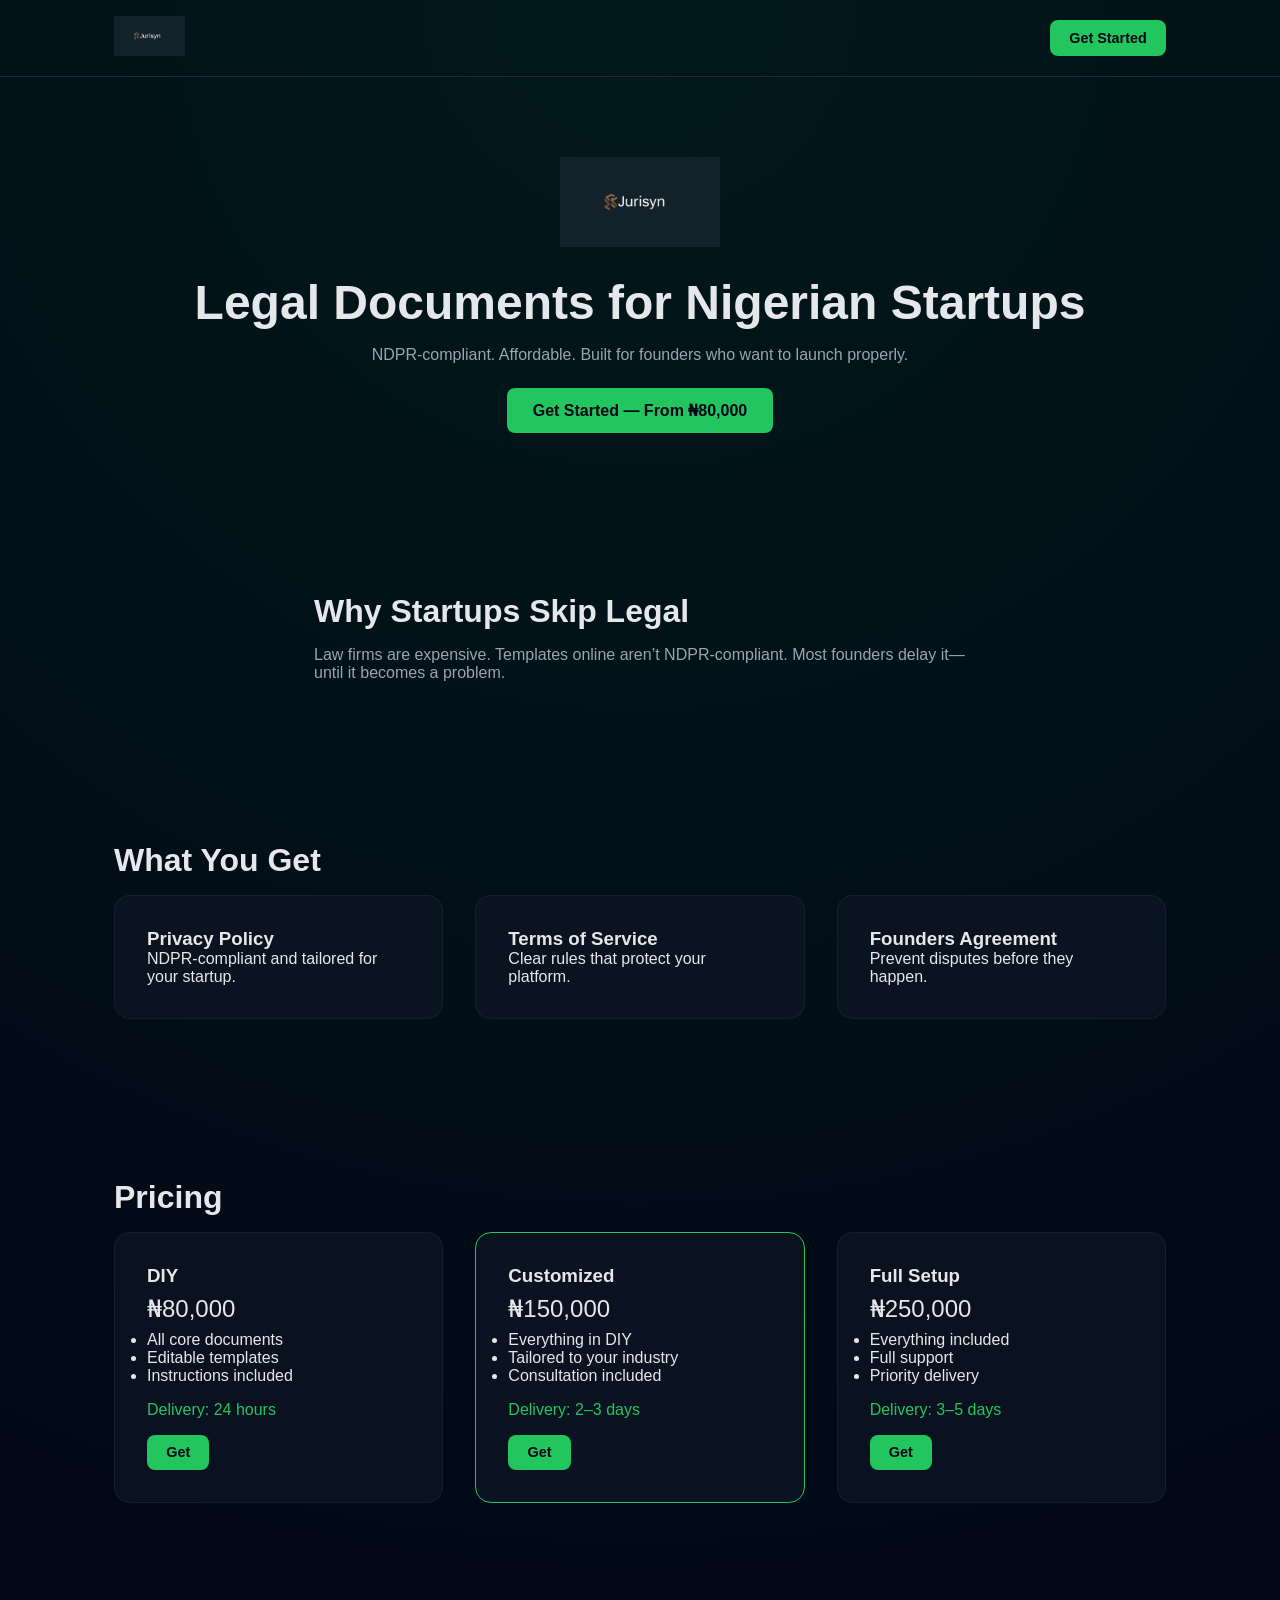
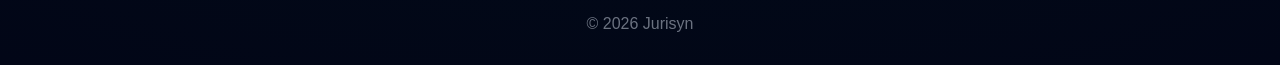
==== index.html @ a6c7735e "Rename Jurisyn.html to index.html" ====
<!DOCTYPE html>
<html lang="en">
<head>
<meta charset="UTF-8">
<meta name="viewport" content="width=device-width, initial-scale=1.0">
<title>Jurisyn</title>
<link rel="stylesheet" href="Jurisyn.css">
</head>

<body>

<!-- NAV -->
<header class="nav">
    <div class="container nav-inner">

        <div class="logo">
            <img src="logo.jpg" alt="Jurisyn Logo">
        </div>

        <a href="https://paystack.shop/pay/Jurisyn" class="cta-button small" target="_blank">
            Get Started
        </a>

    </div>
</header>

<!-- HERO -->
<section class="hero section">
    <div class="container hero-inner">

        <img src="logo.jpg" alt="Jurisyn Logo" class="hero-logo">

        <h1>Legal Documents for Nigerian Startups</h1>
        <p>NDPR-compliant. Affordable. Built for founders who want to launch properly.</p>

        <a href="https://paystack.shop/pay/Jurisyn" class="cta-button" target="_blank">
            Get Started — From ₦80,000
        </a>

    </div>
</section>

<!-- PROBLEM -->
<section class="section">
    <div class="container narrow">
        <h2>Why Startups Skip Legal</h2>
        <p class="sub">
            Law firms are expensive. Templates online aren’t NDPR-compliant.
            Most founders delay it—until it becomes a problem.
        </p>
    </div>
</section>

<!-- SERVICES -->
<section class="section">
    <div class="container">
        <h2>What You Get</h2>

        <div class="grid-3">

            <div class="card">
                <h3>Privacy Policy</h3>
                <p>NDPR-compliant and tailored for your startup.</p>
            </div>

            <div class="card">
                <h3>Terms of Service</h3>
                <p>Clear rules that protect your platform.</p>
            </div>

            <div class="card">
                <h3>Founders Agreement</h3>
                <p>Prevent disputes before they happen.</p>
            </div>

        </div>
    </div>
</section>

<!-- PRICING -->
<section class="section">
    <div class="container">
        <h2>Pricing</h2>

        <div class="grid-3">

            <div class="card">
                <h3>DIY</h3>
                <p class="price">₦80,000</p>
                <ul>
                    <li>All core documents</li>
                    <li>Editable templates</li>
                    <li>Instructions included</li>
                </ul>
                <p class="delivery">Delivery: 24 hours</p>
                <a href="https://paystack.com/buy/jurisyn-legal-kit--diy-ggnfmy" class="cta-button small" target="_blank">
                    Get
                </a>
            </div>

            <div class="card featured">
                <h3>Customized</h3>
                <p class="price">₦150,000</p>
                <ul>
                    <li>Everything in DIY</li>
                    <li>Tailored to your industry</li>
                    <li>Consultation included</li>
                </ul>
                <p class="delivery">Delivery: 2–3 days</p>
                <a href="https://paystack.com/buy/jurisyn-legal-kit--customized-lkuqgi" class="cta-button small" target="_blank">
                    Get
                </a>
            </div>

            <div class="card">
                <h3>Full Setup</h3>
                <p class="price">₦250,000</p>
                <ul>
                    <li>Everything included</li>
                    <li>Full support</li>
                    <li>Priority delivery</li>
                </ul>
                <p class="delivery">Delivery: 3–5 days</p>
                <a href="https://paystack.com/buy/jurisyn-legal-kit--full-setup-xzqgli" class="cta-button small" target="_blank">
                    Get
                </a>
            </div>

        </div>
    </div>
</section>

<!-- FOOTER -->
<footer class="footer">
    <p>© 2026 Jurisyn</p>
</footer>

</body>
</html>
---- Jurisyn.css ----
* * {
    margin: 0;
    padding: 0;
    box-sizing: border-box;
}

body {
    font-family: Arial, sans-serif;
    background: radial-gradient(circle at top, #01191a, #020617);
    color: #e5e7eb;
}

/* LAYOUT */
.container {
    max-width: 1100px;
    margin: auto;
    padding: 0 1.5rem;
}

.narrow {
    max-width: 700px;
    margin: auto;
}

.section {
    padding: 5rem 0;
}

/* NAV */
.nav {
    border-bottom: 1px solid #1f2937;
    padding: 1rem 0;
}

.nav-inner {
    display: flex;
    justify-content: space-between;
    align-items: center;
}

.hero-logo {
    height: 90px;
    margin-bottom: 1.5rem;
}

/* HERO */
.hero {
    text-align: center;
}

.hero h1 {
    font-size: 3rem;
    margin-bottom: 1rem;
}

.hero p {
    color: #9ca3af;
    margin-bottom: 1.5rem;
}

/* TEXT */
h2 {
    font-size: 2rem;
    margin-bottom: 1rem;
}

.logo img {
    height: 40px;
    width: auto;
}

.sub {
    color: #9ca3af;
}

/* GRID */
.grid-3 {
    display: grid;
    grid-template-columns: repeat(3, 1fr);
    gap: 2rem;
}

/* CARD */
.card {
    background: rgba(17, 24, 39, 0.6);
    padding: 2rem;
    border-radius: 16px;
    border: 1px solid rgba(255,255,255,0.05);
    transition: 0.3s;
}

.card:hover {
    transform: translateY(-5px);
}

.featured {
    border: 1px solid #22c55e;
}

/* PRICING */
.price {
    font-size: 1.5rem;
    margin: 0.5rem 0;
}

.delivery {
    color: #22c55e;
    margin: 1rem 0;
}

/* BUTTON */
.cta-button {
    display: inline-block;
    padding: 0.8rem 1.6rem;
    background: #22c55e;
    color: #020617;
    text-decoration: none;
    border-radius: 8px;
    font-weight: 600;
}

.cta-button.small {
    padding: 0.6rem 1.2rem;
    font-size: 0.9rem;
}

/* FOOTER */
.footer {
    text-align: center;
    padding: 2rem;
    color: #6b7280;
}

/* MOBILE */
@media (max-width: 900px) {
    .grid-3 {
        grid-template-columns: 1fr;
    }

    .hero h1 {
        font-size: 2rem;
    }
}
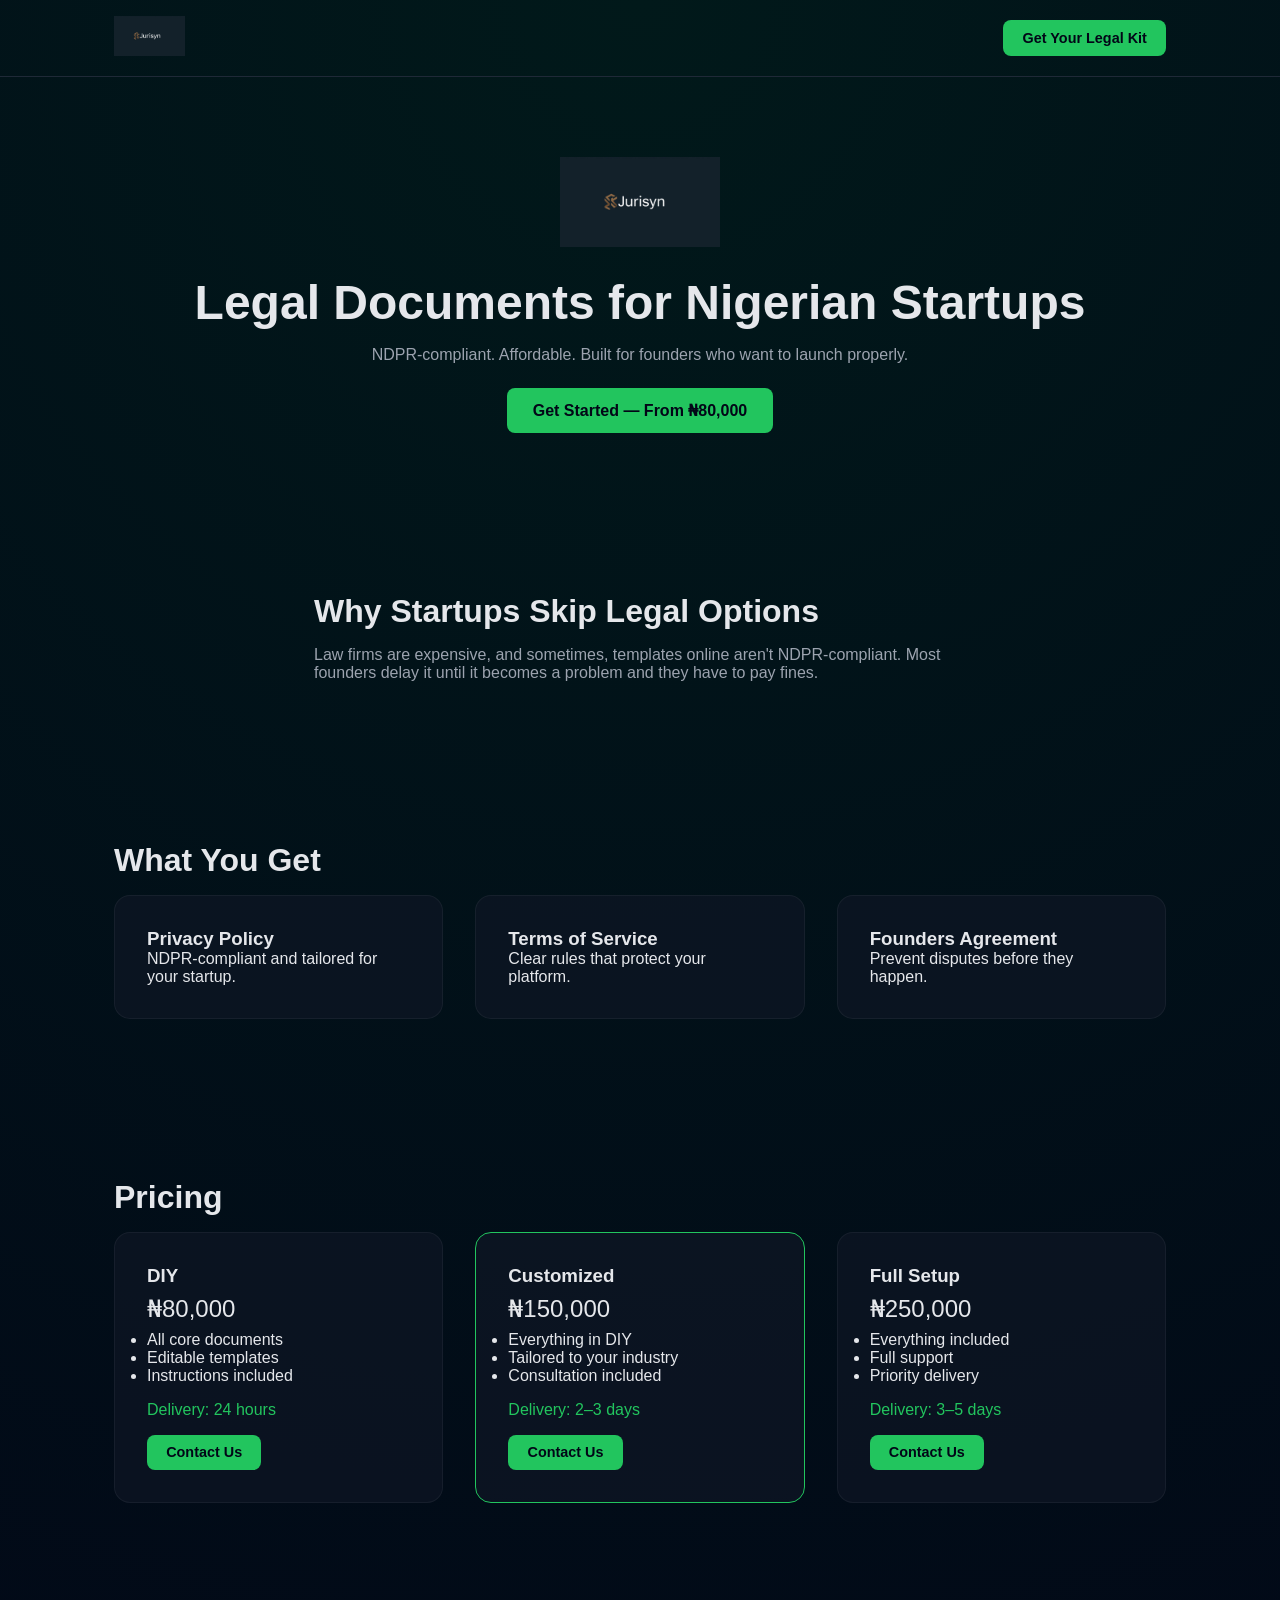
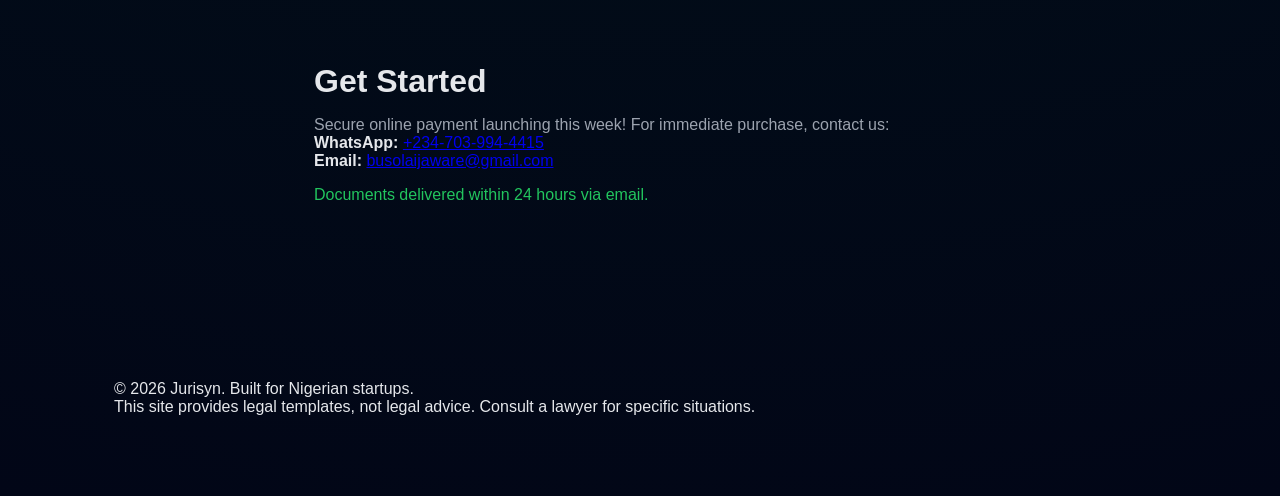
==== commit c3869768: "Disable Paystack links and add contact section Updated the index.html file to disable Paystack links" ====
--- a/index.html
+++ b/index.html
@@ -6,47 +6,42 @@
 <title>Jurisyn</title>
 <link rel="stylesheet" href="Jurisyn.css">
 </head>
-
 <body>
-
 <!-- NAV -->
 <header class="nav">
     <div class="container nav-inner">
-
         <div class="logo">
             <img src="logo.jpg" alt="Jurisyn Logo">
         </div>
-
-        <a href="https://paystack.shop/pay/Jurisyn" class="cta-button small" target="_blank">
+        <!-- Paystack link temporarily disabled -->
+        <!--<a href="https://paystack.shop/pay/Jurisyn" class="cta-button small" target="_blank">
             Get Started
-        </a>
-
+        </a>-->
+        <a href="#contact" class="cta-button small">Get Your Legal Kit</a>
     </div>
 </header>
 
 <!-- HERO -->
 <section class="hero section">
     <div class="container hero-inner">
-
         <img src="logo.jpg" alt="Jurisyn Logo" class="hero-logo">
-
         <h1>Legal Documents for Nigerian Startups</h1>
         <p>NDPR-compliant. Affordable. Built for founders who want to launch properly.</p>
-
-        <a href="https://paystack.shop/pay/Jurisyn" class="cta-button" target="_blank">
+        <!-- Paystack link temporarily disabled -->
+        <!--<a href="https://paystack.shop/pay/Jurisyn" class="cta-button" target="_blank">
             Get Started — From ₦80,000
-        </a>
-
+        </a>-->
+        <a href="#contact" class="cta-button">Get Started — From ₦80,000</a>
     </div>
 </section>
 
 <!-- PROBLEM -->
 <section class="section">
     <div class="container narrow">
-        <h2>Why Startups Skip Legal</h2>
+        <h2>Why Startups Skip Legal Options</h2>
         <p class="sub">
-            Law firms are expensive. Templates online aren’t NDPR-compliant.
-            Most founders delay it—until it becomes a problem.
+            Law firms are expensive, and sometimes, templates online aren't NDPR-compliant.
+            Most founders delay it until it becomes a problem and they have to pay fines.
         </p>
     </div>
 </section>
@@ -55,24 +50,19 @@
 <section class="section">
     <div class="container">
         <h2>What You Get</h2>
-
         <div class="grid-3">
-
             <div class="card">
                 <h3>Privacy Policy</h3>
                 <p>NDPR-compliant and tailored for your startup.</p>
             </div>
-
             <div class="card">
                 <h3>Terms of Service</h3>
                 <p>Clear rules that protect your platform.</p>
             </div>
-
             <div class="card">
                 <h3>Founders Agreement</h3>
                 <p>Prevent disputes before they happen.</p>
             </div>
-
         </div>
     </div>
 </section>
@@ -81,9 +71,7 @@
 <section class="section">
     <div class="container">
         <h2>Pricing</h2>
-
         <div class="grid-3">
-
             <div class="card">
                 <h3>DIY</h3>
                 <p class="price">₦80,000</p>
@@ -93,11 +81,12 @@
                     <li>Instructions included</li>
                 </ul>
                 <p class="delivery">Delivery: 24 hours</p>
-                <a href="https://paystack.com/buy/jurisyn-legal-kit--diy-ggnfmy" class="cta-button small" target="_blank">
+                <!-- Paystack link temporarily disabled -->
+                <!--<a href="https://paystack.com/buy/jurisyn-legal-kit--diy-ggnfmy" class="cta-button small" target="_blank">
                     Get
-                </a>
+                </a>-->
+                <a href="#contact" class="cta-button small">Contact Us</a>
             </div>
-
             <div class="card featured">
                 <h3>Customized</h3>
                 <p class="price">₦150,000</p>
@@ -107,11 +96,12 @@
                     <li>Consultation included</li>
                 </ul>
                 <p class="delivery">Delivery: 2–3 days</p>
-                <a href="https://paystack.com/buy/jurisyn-legal-kit--customized-lkuqgi" class="cta-button small" target="_blank">
+                <!-- Paystack link temporarily disabled -->
+                <!--<a href="https://paystack.com/buy/jurisyn-legal-kit--customized-lkuqgi" class="cta-button small" target="_blank">
                     Get
-                </a>
+                </a>-->
+                <a href="#contact" class="cta-button small">Contact Us</a>
             </div>
-
             <div class="card">
                 <h3>Full Setup</h3>
                 <p class="price">₦250,000</p>
@@ -121,18 +111,33 @@
                     <li>Priority delivery</li>
                 </ul>
                 <p class="delivery">Delivery: 3–5 days</p>
-                <a href="https://paystack.com/buy/jurisyn-legal-kit--full-setup-xzqgli" class="cta-button small" target="_blank">
+                <!-- Paystack link temporarily disabled -->
+                <!--<a href="https://paystack.com/buy/jurisyn-legal-kit--full-setup-xzqgli" class="cta-button small" target="_blank">
                     Get
-                </a>
+                </a>-->
+                <a href="#contact" class="cta-button small">Contact Us</a>
             </div>
-
         </div>
     </div>
 </section>
 
+<!-- CONTACT SECTION -->
+<section class="section" id="contact">
+    <div class="container narrow">
+        <h2>Get Started</h2>
+        <p class="sub">Secure online payment launching this week! For immediate purchase, contact us:</p>
+        <p><strong>WhatsApp:</strong> <a href="https://wa.me/=2347039944415" target="_blank">+234-703-994-4415</a></p>
+        <p><strong>Email:</strong> <a href="mailto:busolaijaware@gmail.com.com">busolaijaware@gmail.com</a></p>
+        <p class="delivery">Documents delivered within 24 hours via email.</p>
+    </div>
+</section>
+
 <!-- FOOTER -->
-<footer class="footer">
-    <p>© 2026 Jurisyn</p>
+<footer class="section">
+    <div class="container">
+        <p>&copy; 2026 Jurisyn. Built for Nigerian startups.</p>
+        <p >This site provides legal templates, not legal advice. Consult a lawyer for specific situations.</p>
+    </div>
 </footer>
 
 </body>
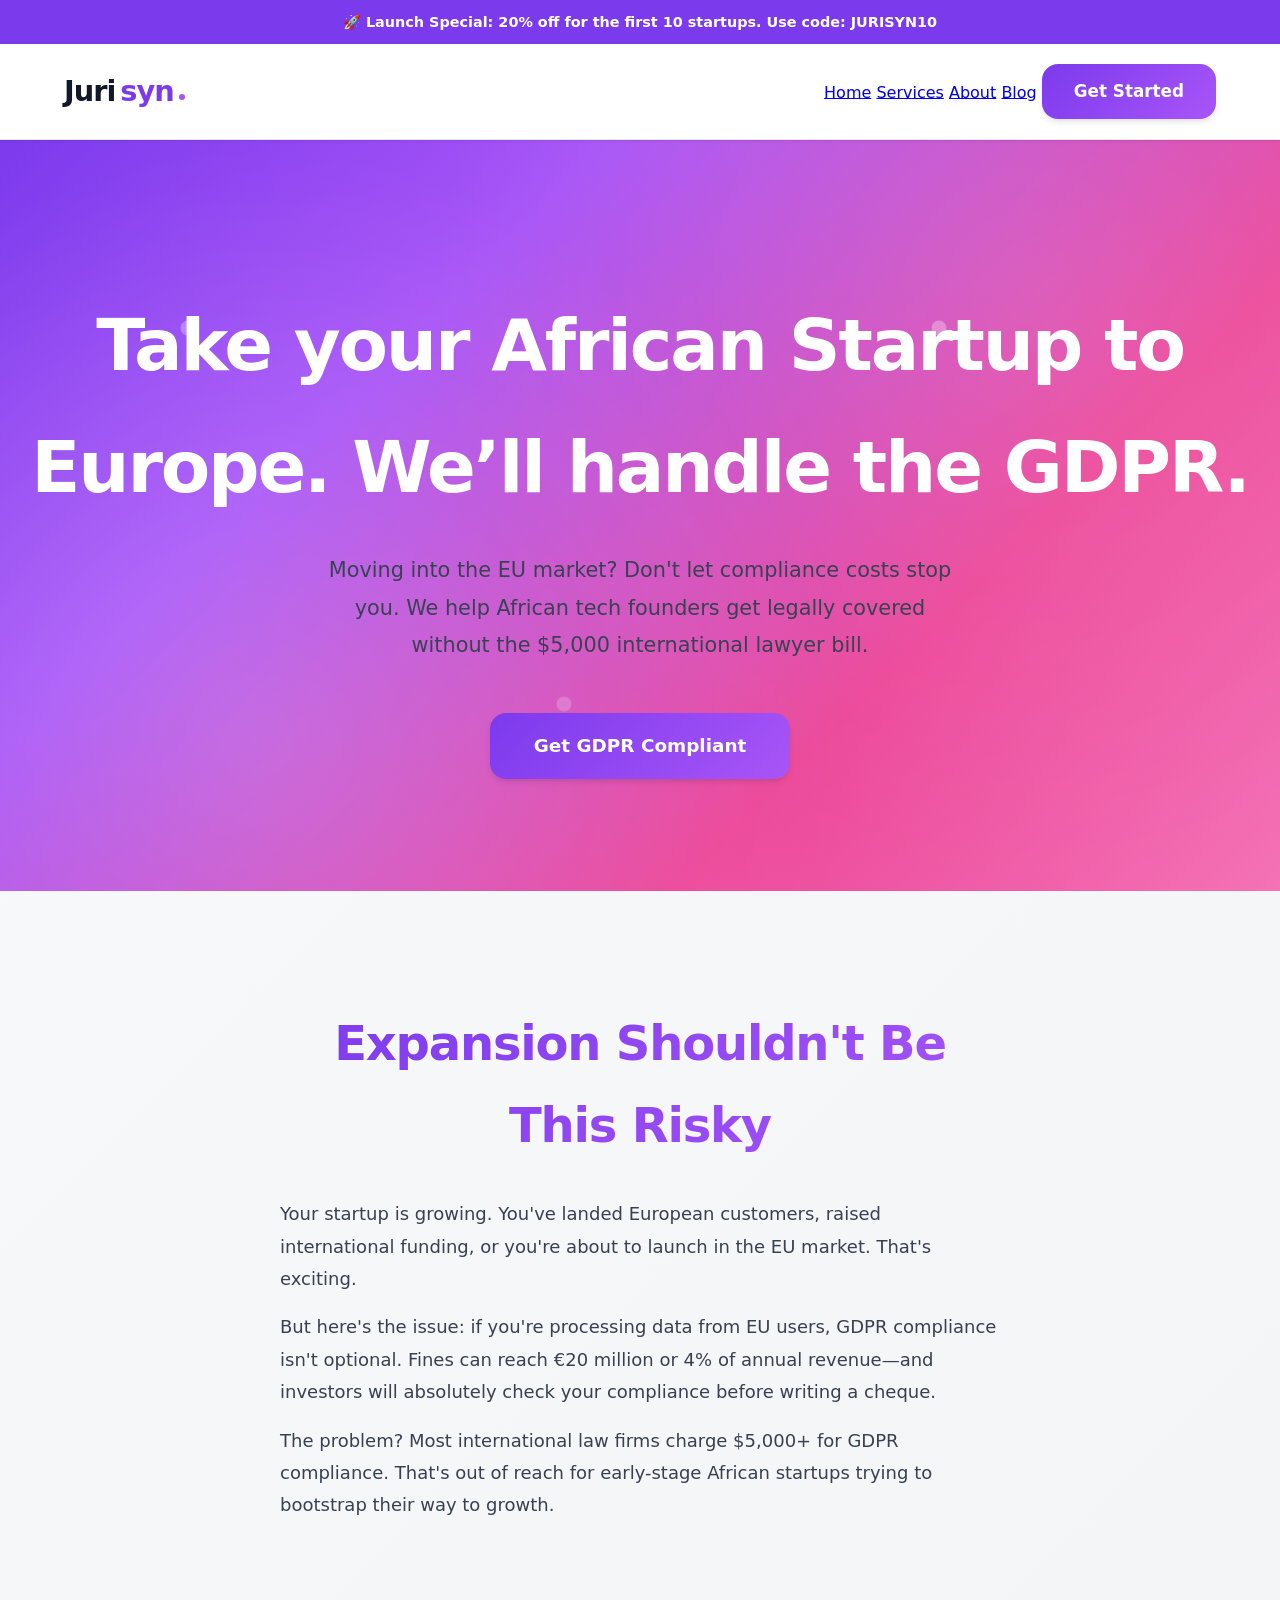
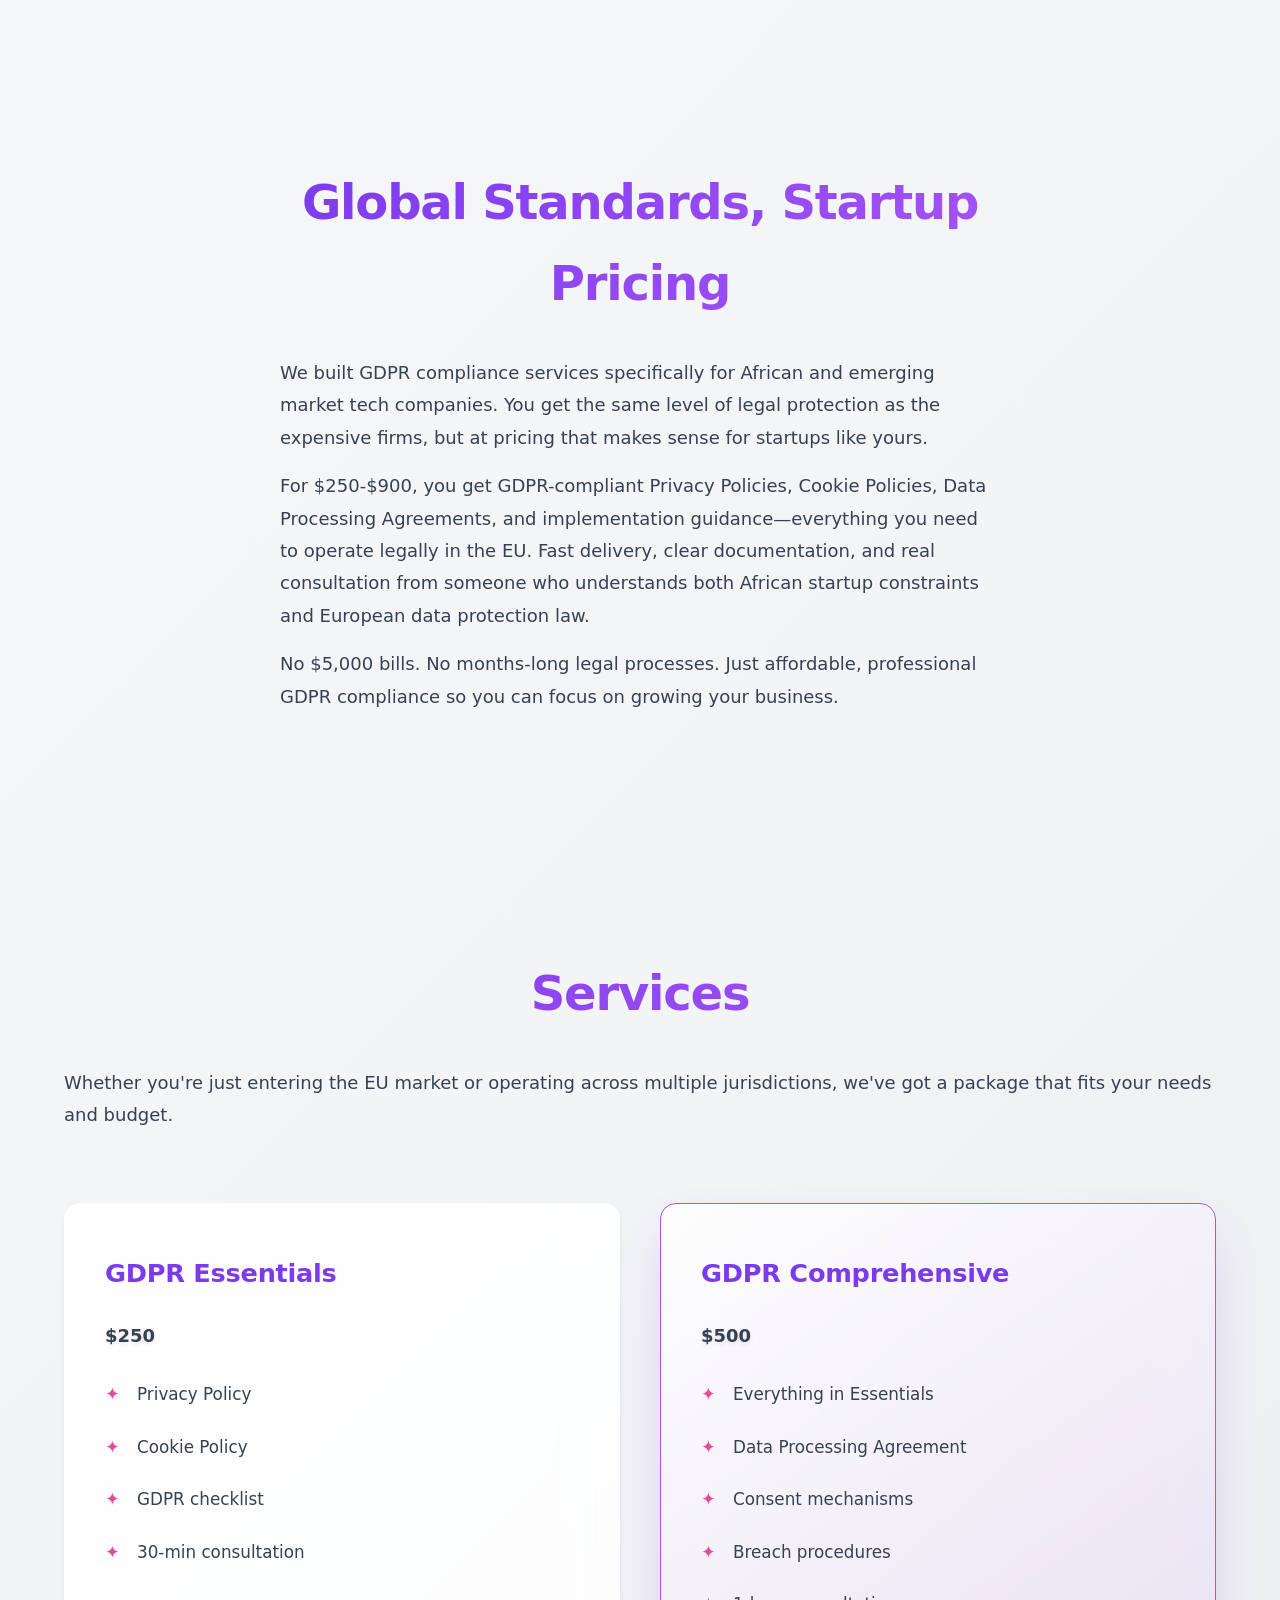
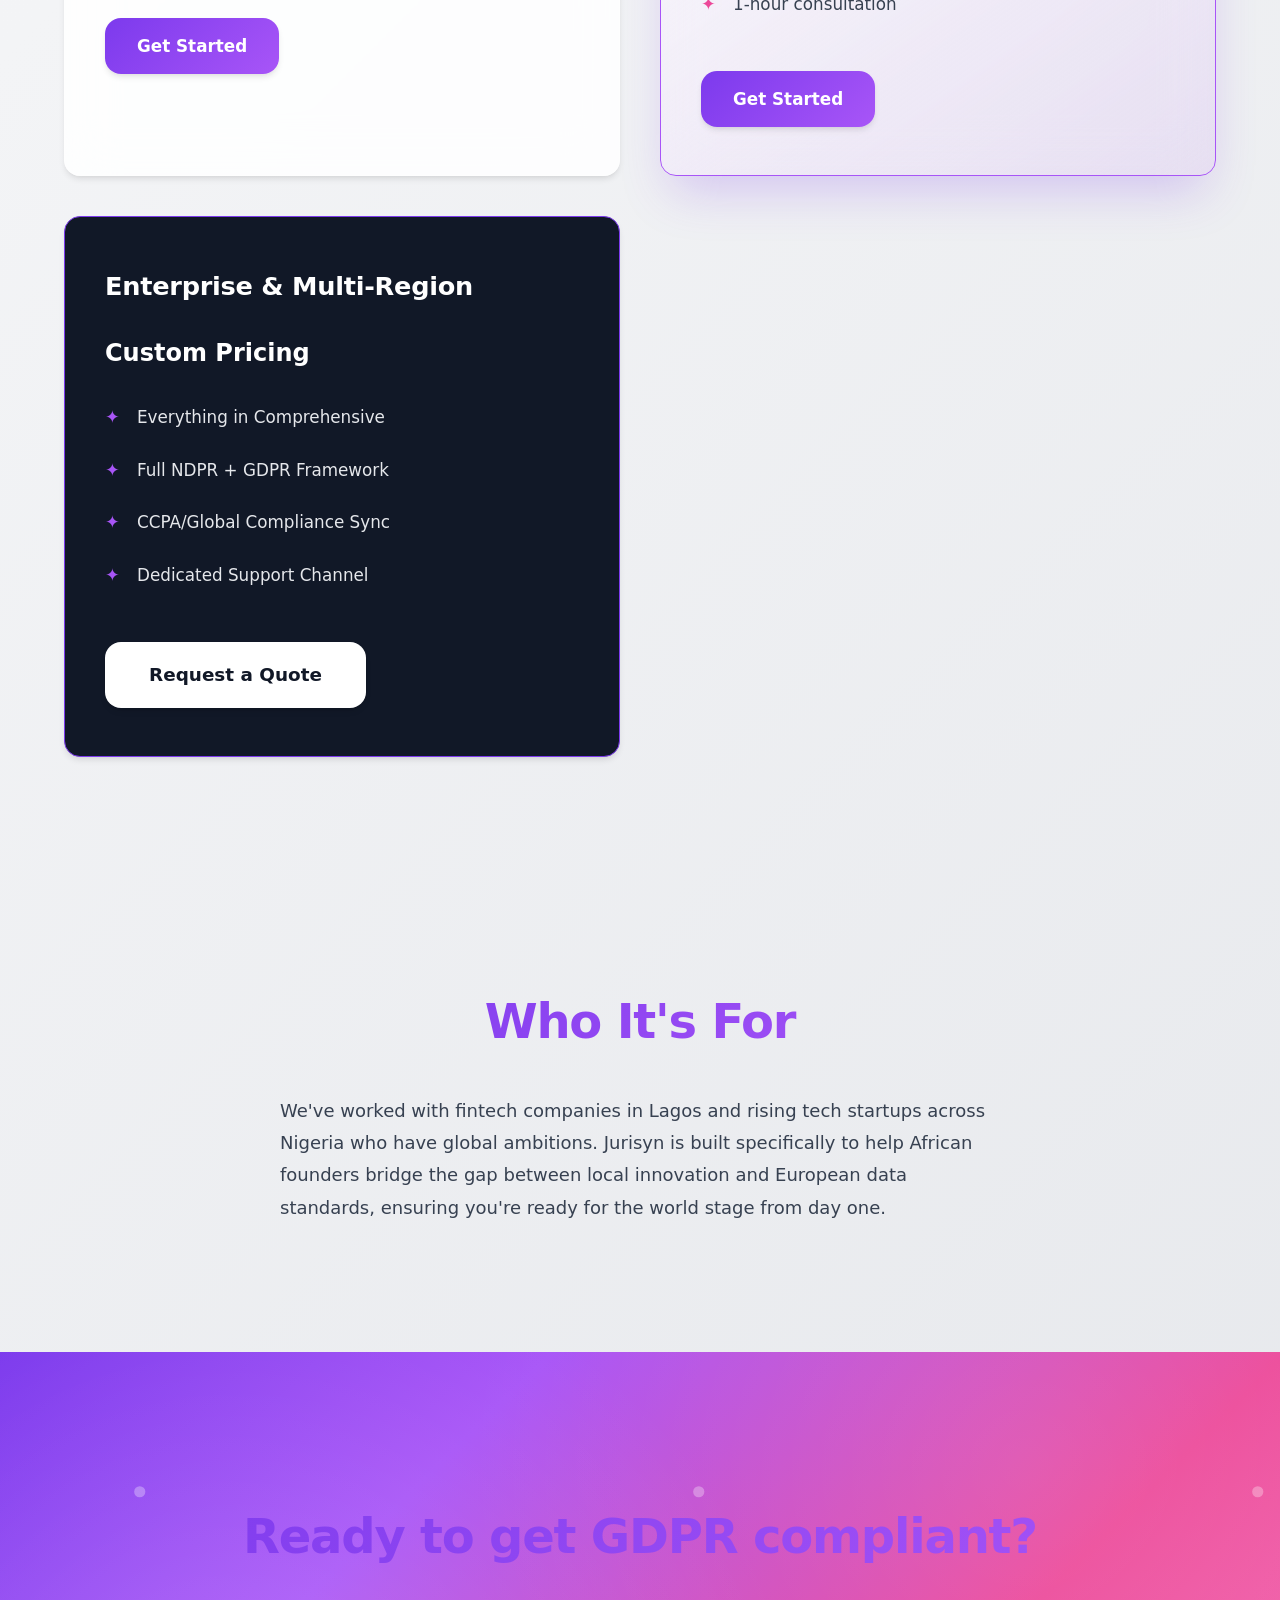
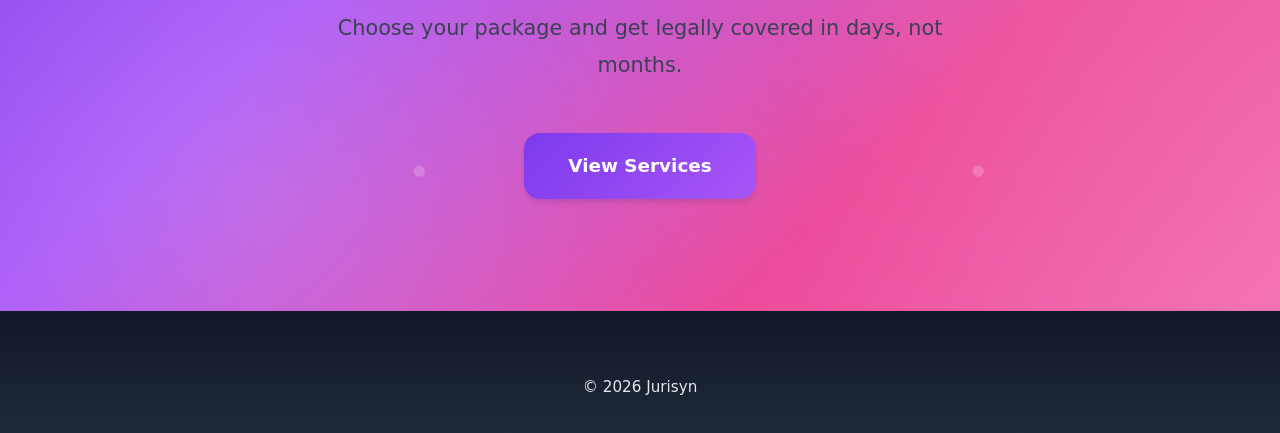
==== commit 734d3f12: "Add files via upload" ====
--- a/index.html
+++ b/index.html
@@ -6,138 +6,133 @@
 <title>Jurisyn</title>
 <link rel="stylesheet" href="Jurisyn.css">
 </head>
+
 <body>
+<div style="background: var(--primary); color: white; text-align: center; padding: 10px; font-size: 0.9rem; font-weight: 600;">
+    🚀 Launch Special: 20% off for the first 10 startups. Use code: JURISYN10
+</div>
+
+
 <!-- NAV -->
 <header class="nav">
-    <div class="container nav-inner">
-        <div class="logo">
-            <img src="logo.jpg" alt="Jurisyn Logo">
-        </div>
-        <!-- Paystack link temporarily disabled -->
-        <!--<a href="https://paystack.shop/pay/Jurisyn" class="cta-button small" target="_blank">
-            Get Started
-        </a>-->
-        <a href="#contact" class="cta-button small">Get Your Legal Kit</a>
+<div class="nav-inner">
+       <div class="logo">
+    <a href="index.html" class="logo-text">Juri<span>syn</span></a>
+</div>
+        <nav>
+            <a href="index.html" class="nav-link active">Home</a>
+            <a href="services.html" class="nav-link">Services</a>
+            <a href="about.html" class="nav-link">About</a>
+            <a href="blog.html" class="nav-link">Blog</a>
+            <a href="contact.html" class="cta-button small">Get Started</a>
+        </nav>
     </div>
 </header>
 
-<!-- HERO -->
+<!-- Section 1: HERO -->
 <section class="hero section">
     <div class="container hero-inner">
-        <img src="logo.jpg" alt="Jurisyn Logo" class="hero-logo">
-        <h1>Legal Documents for Nigerian Startups</h1>
-        <p>NDPR-compliant. Affordable. Built for founders who want to launch properly.</p>
-        <!-- Paystack link temporarily disabled -->
-        <!--<a href="https://paystack.shop/pay/Jurisyn" class="cta-button" target="_blank">
-            Get Started — From ₦80,000
-        </a>-->
-        <a href="#contact" class="cta-button">Get Started — From ₦80,000</a>
+    </div>
+
+       <h1>Take your African Startup to Europe. We’ll handle the GDPR.</h1>
+<p>Moving into the EU market? Don't let compliance costs stop you. We help African tech founders get legally covered without the $5,000 international lawyer bill.</p>
+
+        <a href="#services" class="cta-button">Get GDPR Compliant</a>
+
     </div>
 </section>
 
-<!-- PROBLEM -->
+<!-- Section 2: THE PROBLEM -->
 <section class="section">
     <div class="container narrow">
-        <h2>Why Startups Skip Legal Options</h2>
-        <p class="sub">
-            Law firms are expensive, and sometimes, templates online aren't NDPR-compliant.
-            Most founders delay it until it becomes a problem and they have to pay fines.
-        </p>
+        <h2>Expansion Shouldn't Be This Risky</h2>
+        <p>Your startup is growing. You've landed European customers, raised international funding, or you're about to launch in the EU market. That's exciting.</p>
+        <p>But here's the issue: if you're processing data from EU users, GDPR compliance isn't optional. Fines can reach €20 million or 4% of annual revenue—and investors will absolutely check your compliance before writing a cheque.</p>
+        <p>The problem? Most international law firms charge $5,000+ for GDPR compliance. That's out of reach for early-stage African startups trying to bootstrap their way to growth.</p>
     </div>
 </section>
 
-<!-- SERVICES -->
+<!-- Section 3: THE SOLUTION -->
 <section class="section">
+    <div class="container narrow">
+        <h2>Global Standards, Startup Pricing</h2>
+        <p>We built GDPR compliance services specifically for African and emerging market tech companies. You get the same level of legal protection as the expensive firms, but at pricing that makes sense for startups like yours.</p>
+        <p>For $250-$900, you get GDPR-compliant Privacy Policies, Cookie Policies, Data Processing Agreements, and implementation guidance—everything you need to operate legally in the EU. Fast delivery, clear documentation, and real consultation from someone who understands both African startup constraints and European data protection law.</p>
+        <p>No $5,000 bills. No months-long legal processes. Just affordable, professional GDPR compliance so you can focus on growing your business.</p>
+    </div>
+</section>
+
+<!-- Section 4: SERVICES -->
+<section id="services" class="section">
     <div class="container">
-        <h2>What You Get</h2>
+        <h2>Services</h2>
+        <p>Whether you're just entering the EU market or operating across multiple jurisdictions, we've got a package that fits your needs and budget.</p>
+
         <div class="grid-3">
+
             <div class="card">
-                <h3>Privacy Policy</h3>
-                <p>NDPR-compliant and tailored for your startup.</p>
+                <h3>GDPR Essentials</h3>
+                <p class="price">$250</p>
+                <ul>
+                    <li>Privacy Policy</li>
+                    <li>Cookie Policy</li>
+                    <li>GDPR checklist</li>
+                    <li>30-min consultation</li>
+                </ul>
+                <a href="javascript:void(0)" class="cta-button small">
+                    Get Started
+                </a>
             </div>
-            <div class="card">
-                <h3>Terms of Service</h3>
-                <p>Clear rules that protect your platform.</p>
+
+            <div class="card featured">
+                <h3>GDPR Comprehensive</h3>
+                <p class="price">$500</p>
+                <ul>
+                    <li>Everything in Essentials</li>
+                    <li>Data Processing Agreement</li>
+                    <li>Consent mechanisms</li>
+                    <li>Breach procedures</li>
+                    <li>1-hour consultation</li>
+                </ul>
+                <a href="javascript:void(0)" class="cta-button small">
+                    Get Started
+                </a>
             </div>
-            <div class="card">
-                <h3>Founders Agreement</h3>
-                <p>Prevent disputes before they happen.</p>
-            </div>
+
+          <div class="card enterprise">
+    <h3>Enterprise & Multi-Region</h3>
+    <p class="price" style="font-size: 1.5rem;">Custom Pricing</p>
+    <ul>
+        <li>Everything in Comprehensive</li>
+        <li>Full NDPR + GDPR Framework</li>
+        <li>CCPA/Global Compliance Sync</li>
+        <li>Dedicated Support Channel</li>
+    </ul>
+    <a href="contact.html?service=enterprise" class="cta-button enterprise-btn">Request a Quote</a>
+</div>
         </div>
     </div>
 </section>
 
-<!-- PRICING -->
+<!-- Section 5: WHO IT'S FOR -->
 <section class="section">
-    <div class="container">
-        <h2>Pricing</h2>
-        <div class="grid-3">
-            <div class="card">
-                <h3>DIY</h3>
-                <p class="price">₦80,000</p>
-                <ul>
-                    <li>All core documents</li>
-                    <li>Editable templates</li>
-                    <li>Instructions included</li>
-                </ul>
-                <p class="delivery">Delivery: 24 hours</p>
-                <!-- Paystack link temporarily disabled -->
-                <!--<a href="https://paystack.com/buy/jurisyn-legal-kit--diy-ggnfmy" class="cta-button small" target="_blank">
-                    Get
-                </a>-->
-                <a href="#contact" class="cta-button small">Contact Us</a>
-            </div>
-            <div class="card featured">
-                <h3>Customized</h3>
-                <p class="price">₦150,000</p>
-                <ul>
-                    <li>Everything in DIY</li>
-                    <li>Tailored to your industry</li>
-                    <li>Consultation included</li>
-                </ul>
-                <p class="delivery">Delivery: 2–3 days</p>
-                <!-- Paystack link temporarily disabled -->
-                <!--<a href="https://paystack.com/buy/jurisyn-legal-kit--customized-lkuqgi" class="cta-button small" target="_blank">
-                    Get
-                </a>-->
-                <a href="#contact" class="cta-button small">Contact Us</a>
-            </div>
-            <div class="card">
-                <h3>Full Setup</h3>
-                <p class="price">₦250,000</p>
-                <ul>
-                    <li>Everything included</li>
-                    <li>Full support</li>
-                    <li>Priority delivery</li>
-                </ul>
-                <p class="delivery">Delivery: 3–5 days</p>
-                <!-- Paystack link temporarily disabled -->
-                <!--<a href="https://paystack.com/buy/jurisyn-legal-kit--full-setup-xzqgli" class="cta-button small" target="_blank">
-                    Get
-                </a>-->
-                <a href="#contact" class="cta-button small">Contact Us</a>
-            </div>
-        </div>
-    </div>
+    <div class="container narrow">
+        <h2>Who It's For</h2>
+        <p>We've worked with fintech companies in Lagos and rising tech startups across Nigeria who have global ambitions. Jurisyn is built specifically to help African founders bridge the gap between local innovation and European data standards, ensuring you're ready for the world stage from day one.</p>
 </section>
 
-<!-- CONTACT SECTION -->
-<section class="section" id="contact">
-    <div class="container narrow">
-        <h2>Get Started</h2>
-        <p class="sub">Secure online payment launching this week! For immediate purchase, contact us:</p>
-        <p><strong>WhatsApp:</strong> <a href="https://wa.me/=2347039944415" target="_blank">+234-703-994-4415</a></p>
-        <p><strong>Email:</strong> <a href="mailto:busolaijaware@gmail.com.com">busolaijaware@gmail.com</a></p>
-        <p class="delivery">Documents delivered within 24 hours via email.</p>
+<!-- Section 6: FINAL CTA -->
+<section class="hero section">
+    <div class="container hero-inner">
+        <h2>Ready to get GDPR compliant?</h2>
+        <p>Choose your package and get legally covered in days, not months.</p>
+        <a href="#services" class="cta-button">View Services</a>
     </div>
 </section>
 
 <!-- FOOTER -->
-<footer class="section">
-    <div class="container">
-        <p>&copy; 2026 Jurisyn. Built for Nigerian startups.</p>
-        <p >This site provides legal templates, not legal advice. Consult a lawyer for specific situations.</p>
-    </div>
+<footer class="footer">
+    <p>© 2026 Jurisyn</p>
 </footer>
 
 </body>
--- a/Jurisyn.css
+++ b/Jurisyn.css
@@ -1,143 +1,434 @@
-* * {
-    margin: 0;
-    padding: 0;
-    box-sizing: border-box;
+* {
+  margin: 0;
+  padding: 0;
+  box-sizing: border-box;
+}
+
+:root {
+  --primary: #7c3aed; /* Vibrant violet like Raenest */
+  --accent: #a855f7;
+  --secondary-accent: #ec4899;
+  --neutral-900: #111827;
+  --neutral-800: #1f2937;
+  --neutral-600: #4b5563;
+  --neutral-400: #9ca3af;
+  --neutral-200: #e5e7eb;
+  --neutral-50: #f9fafb;
+  --success: #059669;
+  --text-primary: #111827;
+  --text-secondary: #374151; /* Darker grey for readability */
+  --glass-bg: rgba(255, 255, 255, 0.85);
+  --shadow-sm: 0 1px 3px 0 rgb(0 0 0 / 0.1);
+  --shadow-md: 0 4px 6px -1px rgb(0 0 0 / 0.1), 0 2px 4px -2px rgb(0 0 0 / 0.05);
+  --shadow-lg: 0 20px 25px -5px rgb(0 0 0 / 0.1), 0 10px 10px -5px rgb(0 0 0 / 0.04);
+  --border-radius: 16px;
+  --transition: all 0.4s cubic-bezier(0.25, 0.46, 0.45, 0.94);
 }
 
 body {
-    font-family: Arial, sans-serif;
-    background: radial-gradient(circle at top, #01191a, #020617);
-    color: #e5e7eb;
+  font-family: 'Inter', system-ui, -apple-system, sans-serif;
+  line-height: 1.7;
+  color: var(--text-primary);
+  background: linear-gradient(135deg, var(--neutral-50) 0%, #f3f4f6 50%, #e5e7eb 100%);
+  min-height: 100vh;
+  overflow-x: hidden;
+}
+
+/* ANIMATIONS */
+@keyframes fadeInUp {
+  from {
+    opacity: 0;
+    transform: translateY(30px);
+  }
+  to {
+    opacity: 1;
+    transform: translateY(0);
+  }
+}
+
+@keyframes pulse-glow {
+  0%, 100% {
+    box-shadow: 0 0 20px rgba(124, 58, 237, 0.3);
+  }
+  50% {
+    box-shadow: 0 0 40px rgba(124, 58, 237, 0.6);
+  }
+}
+
+.section {
+  animation: fadeInUp 0.8s ease-out;
+}
+
+.card {
+  animation: fadeInUp 0.6s ease-out;
+  animation-fill-mode: both;
 }
 
 /* LAYOUT */
 .container {
-    max-width: 1100px;
-    margin: auto;
-    padding: 0 1.5rem;
+  max-width: 1200px;
+  margin: 0 auto;
+  padding: 0 1.5rem;
 }
 
 .narrow {
-    max-width: 700px;
-    margin: auto;
-}
-
+  max-width: 768px;
+  margin: 0 auto;
+}
+
+/* SECTIONS */
 .section {
-    padding: 5rem 0;
-}
-
-/* NAV */
+  padding: 7rem 0;
+}
+
+h2 {
+  font-size: clamp(2.25rem, 5vw, 3rem);
+  font-weight: 700;
+  margin-bottom: 2rem;
+  text-align: center;
+  background: linear-gradient(135deg, var(--primary), var(--accent));
+  -webkit-background-clip: text;
+  -webkit-text-fill-color: transparent;
+  background-clip: text;
+  letter-spacing: -0.025em;
+}
+
+.section p {
+  font-size: 1.125rem;
+  color: var(--text-secondary);
+  line-height: 1.8;
+  max-width: 100%;
+  margin-bottom: 1rem;
+  opacity: 1; /* Full opacity for readability */
+}
+
+/* NAV - Livelier sticky */
 .nav {
-    border-bottom: 1px solid #1f2937;
-    padding: 1rem 0;
+  background: rgba(255, 255, 255, 0.98);
+  backdrop-filter: blur(25px);
+  border-bottom: 1px solid rgba(0, 0, 0, 0.1);
+  padding: 1.2rem 0;
+  position: sticky;
+  top: 0;
+  z-index: 100;
+  box-shadow: var(--shadow-sm);
+  transition: var(--transition);
+}
+
+.nav:hover {
+  box-shadow: var(--shadow-md);
 }
 
 .nav-inner {
-    display: flex;
-    justify-content: space-between;
-    align-items: center;
+  display: flex;
+  justify-content: space-between;
+  align-items: center;
+  max-width: 1200px;
+  margin: 0 auto;
+  padding: 0 1.5rem;
+}
+
+.logo img {
+  height: 44px;
+  width: auto;
+  filter: drop-shadow(0 2px 4px rgba(0,0,0,0.1));
+}
+
+/* HERO - Dynamic gradient */
+.hero {
+  text-align: center;
+  padding: 9rem 0 7rem;
+  background: linear-gradient(135deg, var(--primary) 0%, var(--accent) 30%, var(--secondary-accent) 70%, #f472b6 100%);
+  color: white;
+  position: relative;
+  overflow: hidden;
+}
+
+.hero::before {
+  content: '';
+  position: absolute;
+  inset: 0;
+  background: radial-gradient(circle at 20% 80%, rgba(255,255,255,0.15) 0%, transparent 50%),
+              radial-gradient(circle at 80% 20%, rgba(255,255,255,0.1) 0%, transparent 50%),
+              url('data:image/svg+xml,<svg xmlns="http://www.w3.org/2000/svg" viewBox="0 0 100 100"><circle cx="25" cy="25" r="1" fill="white" opacity="0.3"/><circle cx="75" cy="75" r="1" fill="white" opacity="0.2"/></svg>') repeat;
+  animation: float 20s ease-in-out infinite;
+  pointer-events: none;
+}
+
+@keyframes float {
+  0%, 100% { transform: translateY(0px) rotate(0deg); }
+  50% { transform: translateY(-20px) rotate(180deg); }
+}
+
+.hero-inner {
+  position: relative;
+  z-index: 2;
 }
 
 .hero-logo {
-    height: 90px;
-    margin-bottom: 1.5rem;
-}
-
-/* HERO */
-.hero {
-    text-align: center;
+  height: 110px;
+  margin-bottom: 2.5rem;
+  filter: drop-shadow(0 20px 40px rgba(0,0,0,0.3));
+  animation: bounce 2s infinite;
+}
+
+@keyframes bounce {
+  0%, 100% { transform: translateY(0); }
+  50% { transform: translateY(-10px); }
 }
 
 .hero h1 {
-    font-size: 3rem;
-    margin-bottom: 1rem;
+  font-size: clamp(2.75rem, 6vw, 4.5rem);
+  font-weight: 800;
+  margin-bottom: 1.5rem;
+  letter-spacing: -0.03em;
 }
 
 .hero p {
-    color: #9ca3af;
-    margin-bottom: 1.5rem;
-}
-
-/* TEXT */
-h2 {
-    font-size: 2rem;
-    margin-bottom: 1rem;
-}
-
-.logo img {
-    height: 40px;
-    width: auto;
-}
-
-.sub {
-    color: #9ca3af;
-}
-
-/* GRID */
+  font-size: 1.3rem;
+  max-width: 650px;
+  margin: 0 auto 3rem;
+  opacity: 0.98;
+  font-weight: 400;
+}
+
+/* GRID & CARDS - Livelier */
 .grid-3 {
-    display: grid;
-    grid-template-columns: repeat(3, 1fr);
-    gap: 2rem;
-}
-
-/* CARD */
+  display: grid;
+  grid-template-columns: repeat(auto-fit, minmax(360px, 1fr));
+  gap: 2.5rem;
+  margin-top: 4.5rem;
+}
+
 .card {
-    background: rgba(17, 24, 39, 0.6);
-    padding: 2rem;
-    border-radius: 16px;
-    border: 1px solid rgba(255,255,255,0.05);
-    transition: 0.3s;
+  background: var(--glass-bg);
+  backdrop-filter: blur(25px);
+  padding: 3rem 2.5rem;
+  border-radius: var(--border-radius);
+  border: 1px solid rgba(255, 255, 255, 0.2);
+  box-shadow: var(--shadow-md);
+  transition: var(--transition);
+  position: relative;
+}
+
+.card::before {
+  content: '';
+  position: absolute;
+  top: 0;
+  left: 0;
+  right: 0;
+  height: 5px;
+  background: linear-gradient(90deg, var(--primary), var(--accent), var(--secondary-accent));
+  border-radius: var(--border-radius) var(--border-radius) 0 0;
+  opacity: 0;
+  transform: scaleX(0);
+  transition: var(--transition);
 }
 
 .card:hover {
-    transform: translateY(-5px);
+  transform: translateY(-12px) scale(1.02);
+  box-shadow: var(--shadow-lg);
+  animation: pulse-glow 2s infinite;
+}
+
+.card:hover::before {
+  opacity: 1;
+  transform: scaleX(1);
 }
 
 .featured {
-    border: 1px solid #22c55e;
-}
-
-/* PRICING */
+  border-color: var(--accent);
+  background: linear-gradient(145deg, var(--glass-bg), rgba(172, 85, 247, 0.1));
+  box-shadow: 0 25px 50px -12px rgba(124, 58, 237, 0.25);
+}
+
+.featured::before {
+  background: linear-gradient(90deg, var(--accent), var(--secondary-accent));
+}
+
+.card h3 {
+  font-size: 1.6rem;
+  font-weight: 700;
+  margin-bottom: 1.2rem;
+  color: var(--primary);
+  letter-spacing: -0.01em;
+}
+
 .price {
-    font-size: 1.5rem;
-    margin: 0.5rem 0;
-}
-
-.delivery {
-    color: #22c55e;
-    margin: 1rem 0;
-}
-
-/* BUTTON */
+  font-size: 2.75rem;
+  font-weight: 800;
+  color: var(--primary);
+  margin: 1.5rem 0 2rem;
+  text-shadow: 0 2px 4px rgba(0,0,0,0.1);
+}
+
+.card ul {
+  list-style: none;
+  margin-bottom: 2.5rem;
+}
+
+.card li {
+  padding: 0.75rem 0;
+  padding-left: 2rem;
+  position: relative;
+  color: var(--text-secondary);
+  font-size: 1.05rem;
+  font-weight: 500;
+}
+
+.card li::before {
+  content: '✦';
+  position: absolute;
+  left: 0;
+  color: var(--secondary-accent);
+  font-weight: bold;
+  font-size: 1.1rem;
+  animation: sparkle 1.5s infinite;
+}
+
+@keyframes sparkle {
+  0%, 100% { opacity: 1; transform: scale(1); }
+  50% { opacity: 0.7; transform: scale(1.2); }
+}
+
+/* BUTTON - More lively */
 .cta-button {
-    display: inline-block;
-    padding: 0.8rem 1.6rem;
-    background: #22c55e;
-    color: #020617;
-    text-decoration: none;
-    border-radius: 8px;
-    font-weight: 600;
+  display: inline-flex;
+  align-items: center;
+  gap: 0.5rem;
+  padding: 1.1rem 2.75rem;
+  background: linear-gradient(135deg, var(--primary), var(--accent));
+  color: white;
+  text-decoration: none;
+  border-radius: var(--border-radius);
+  font-weight: 600;
+  font-size: 1.15rem;
+  box-shadow: var(--shadow-md);
+  transition: var(--transition);
+  position: relative;
+  overflow: hidden;
+}
+
+.cta-button:hover {
+  transform: translateY(-3px) scale(1.05);
+  box-shadow: var(--shadow-lg);
+  animation: pulse-glow 1.5s infinite;
 }
 
 .cta-button.small {
-    padding: 0.6rem 1.2rem;
-    font-size: 0.9rem;
+  padding: 0.85rem 2rem;
+  font-size: 1.05rem;
+}
+
+.cta-button::before {
+  content: '';
+  position: absolute;
+  top: 0;
+  left: -100%;
+  width: 100%;
+  height: 100%;
+  background: linear-gradient(90deg, transparent, rgba(255,255,255,0.3), transparent);
+  transition: 0.6s;
+}
+
+.cta-button:hover::before {
+  left: 100%;
 }
 
 /* FOOTER */
 .footer {
-    text-align: center;
-    padding: 2rem;
-    color: #6b7280;
-}
-
-/* MOBILE */
-@media (max-width: 900px) {
-    .grid-3 {
-        grid-template-columns: 1fr;
-    }
-
-    .hero h1 {
-        font-size: 2rem;
-    }
+  text-align: center;
+  padding: 4rem 0 2rem;
+  background: linear-gradient(180deg, var(--neutral-900) 0%, var(--neutral-800) 100%);
+  color: var(--neutral-200);
+}
+
+.footer p {
+  font-size: 0.95rem;
+}
+
+/* RESPONSIVE */
+@media (max-width: 768px) {
+  .section {
+    padding: 5rem 0;
+  }
+
+  .hero {
+    padding: 7rem 0 5rem;
+  }
+
+  .grid-3 {
+    grid-template-columns: 1fr;
+    gap: 2rem;
+  }
+
+  .nav-inner, .container {
+    padding: 0 1.25rem;
+  }
+}
+
+@media (prefers-reduced-motion: reduce) {
+  * {
+    animation-duration: 0.01ms !important;
+    animation-iteration-count: 1 !important;
+    transition-duration: 0.01ms !important;
+  }
+}
+/* ENTERPRISE CARD SPECIAL STYLING */
+.card.enterprise {
+    background: var(--neutral-900);
+    color: white;
+    border: 1px solid var(--primary);
+}
+
+.card.enterprise h3, 
+.card.enterprise .price {
+    color: white;
+    text-shadow: none;
+}
+
+.card.enterprise li {
+    color: var(--neutral-200);
+}
+
+/* Make the Enterprise button look different */
+.enterprise-btn {
+    background: white !important;
+    color: var(--neutral-900) !important;
+    border: none;
+}
+
+.enterprise-btn:hover {
+    background: var(--neutral-200) !important;
+    transform: translateY(-3px);
+}
+
+/* Ensure the '✦' sparkles on the dark background */
+.card.enterprise li::before {
+    color: var(--accent);
+}
+/* TEXT LOGO STYLING */
+.logo-text {
+    font-size: 1.8rem;
+    font-weight: 800;
+    letter-spacing: -1px;
+    color: var(--neutral-900);
+    text-decoration: none;
+    display: flex;
+    align-items: center;
+    gap: 5px;
+}
+
+.logo-text span {
+    color: var(--primary); /* The Violet color */
+}
+
+/* Optional: a small dot at the end to make it look 'techy' */
+.logo-text::after {
+    content: '';
+    width: 6px;
+    height: 6px;
+    background: var(--accent);
+    border-radius: 50%;
+    margin-top: 10px;
 }
